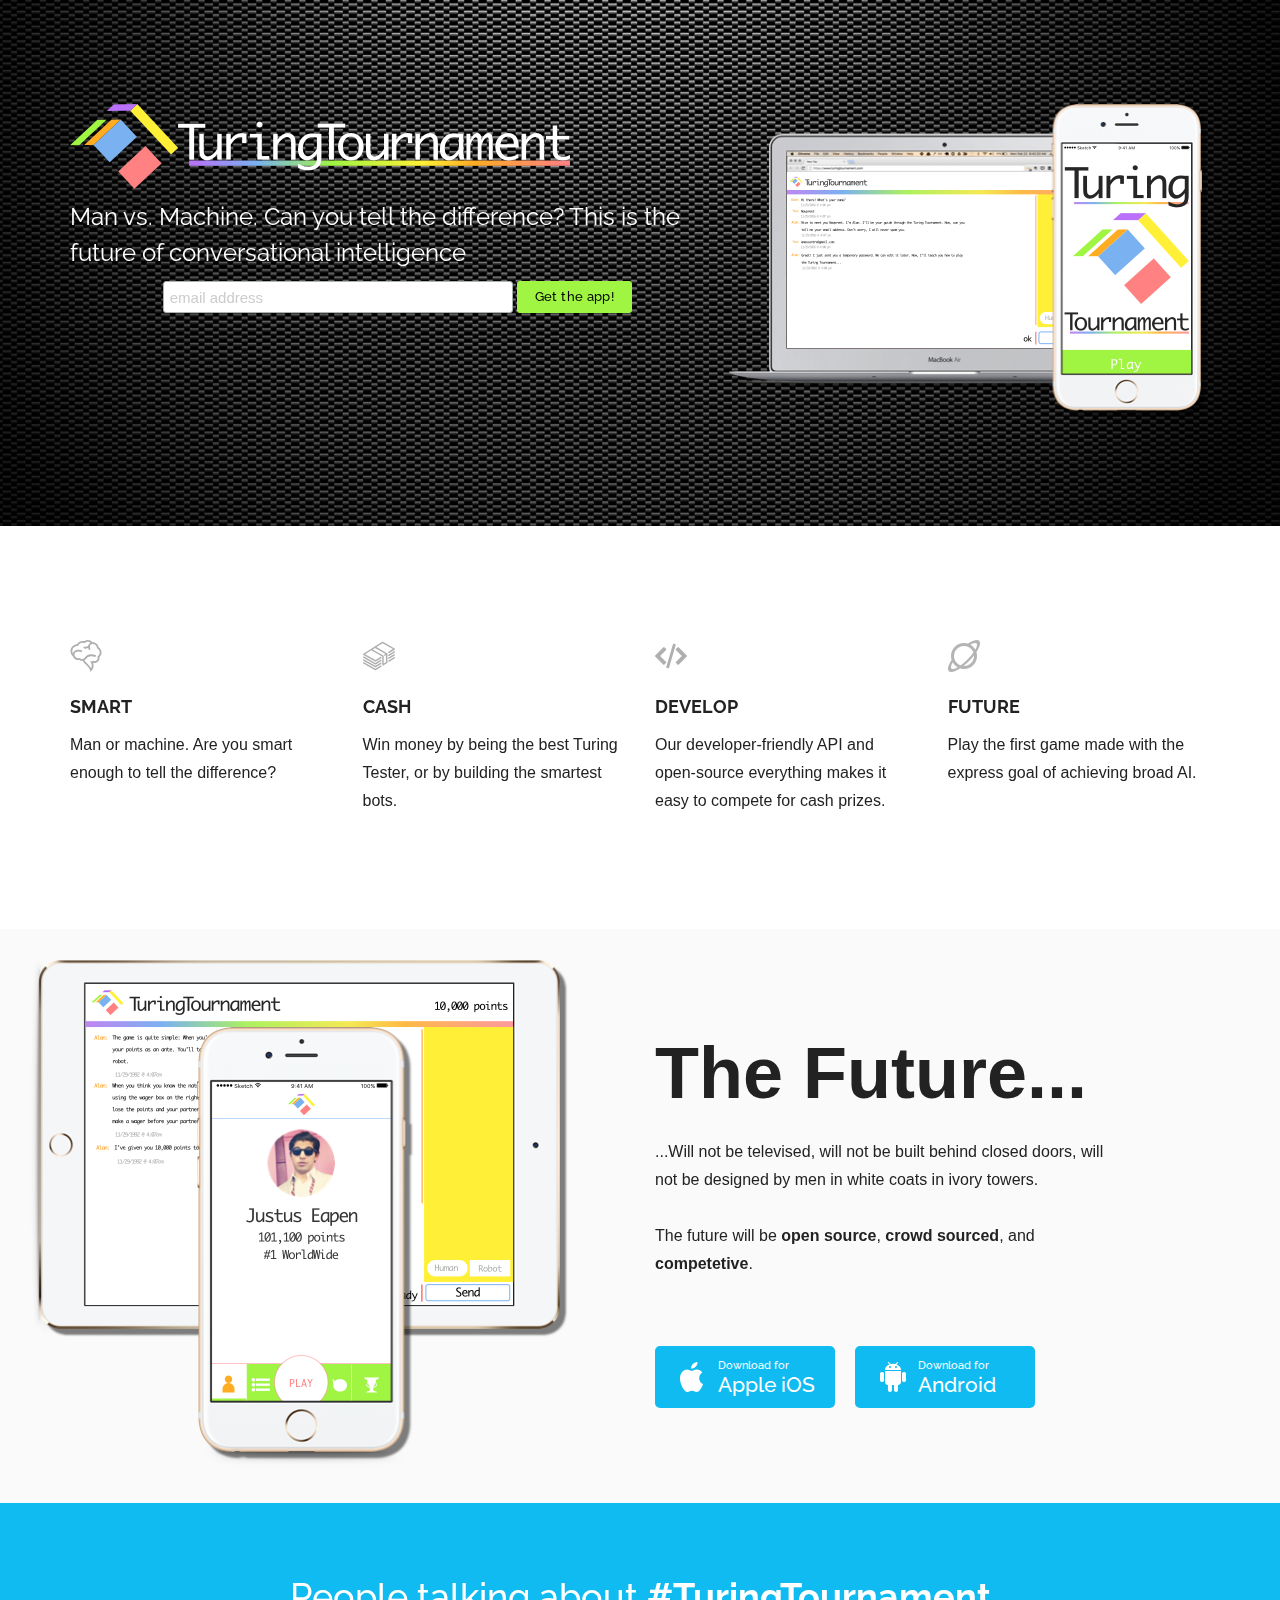
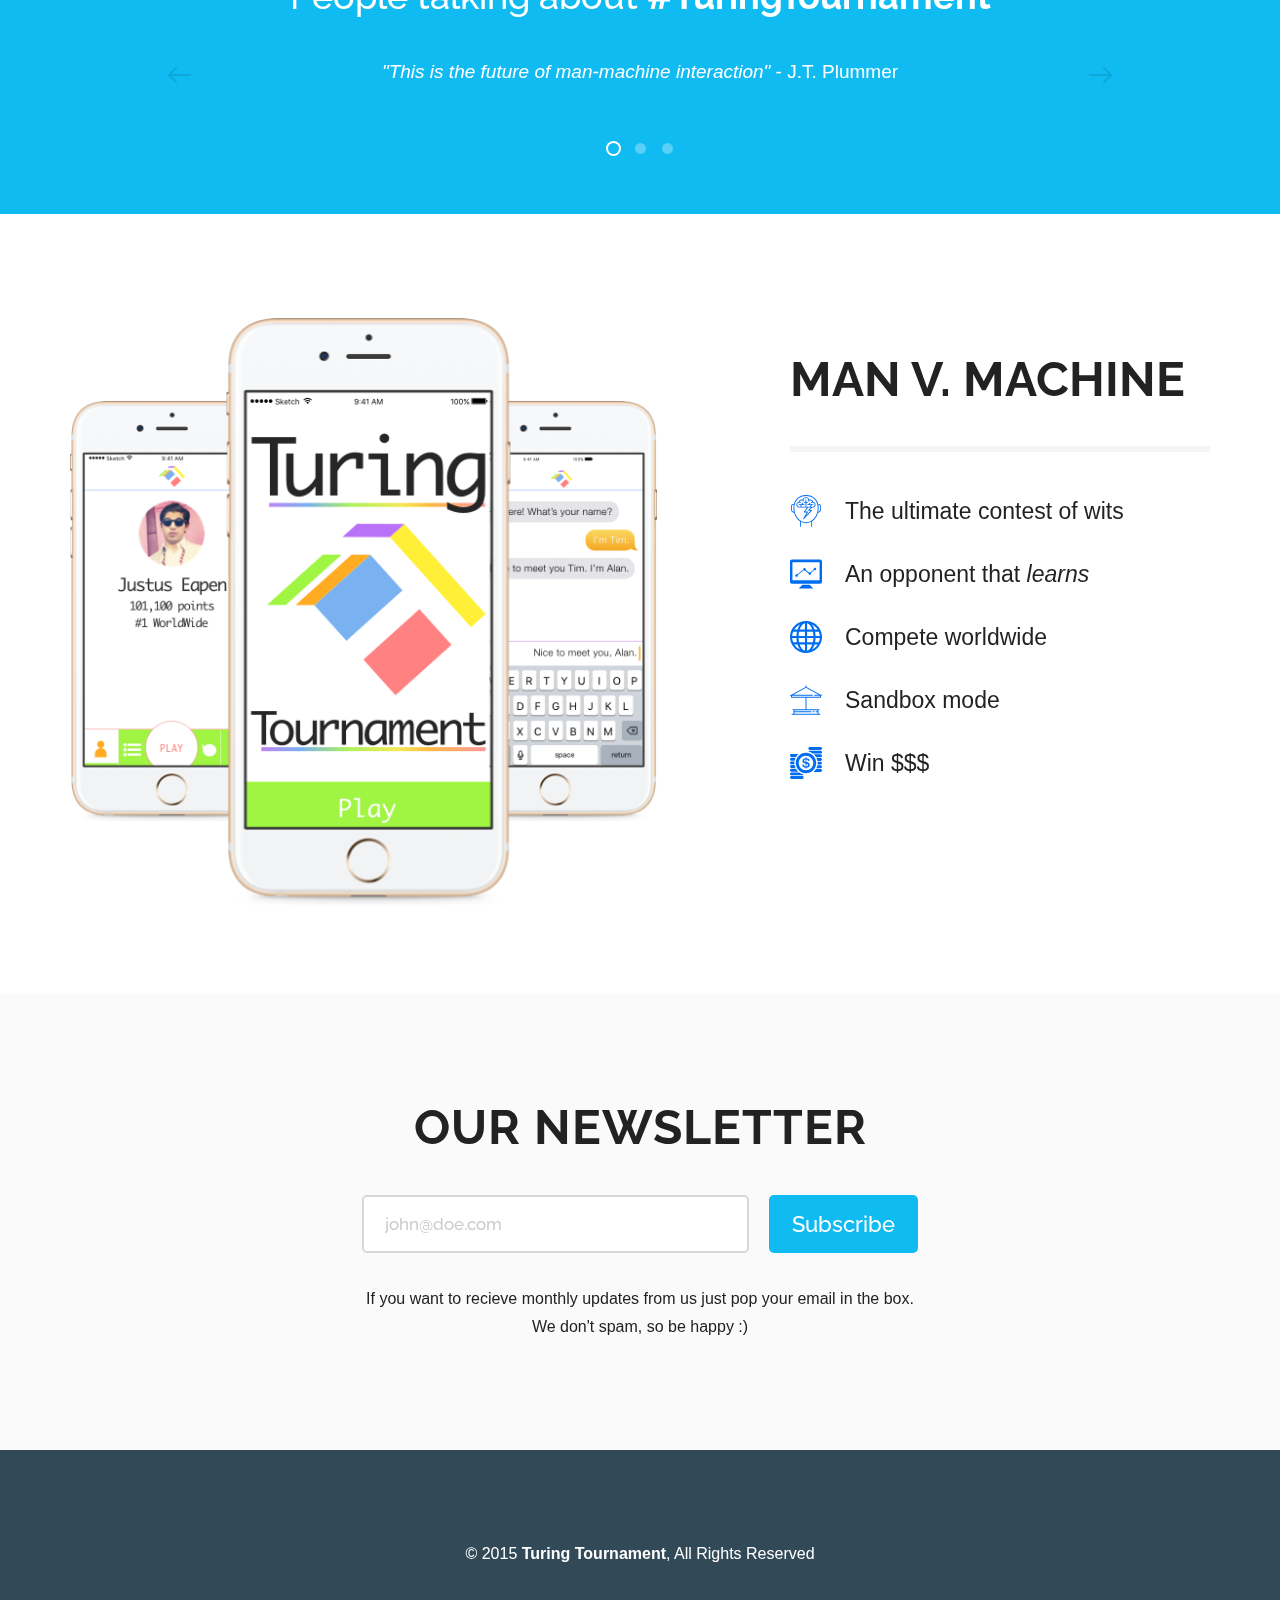
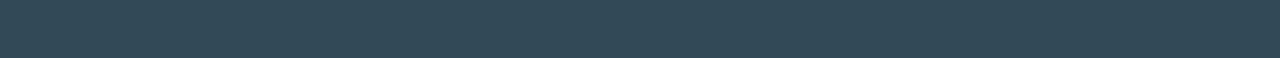
==== index.html @ 1762a433 "initial commit" ====
<!DOCTYPE HTML>
<html>
<head>
    <!-- <meta http-equiv="X-UA-Compatible" content="IE=edge"> -->
    <meta charset="utf-8">
    <meta name="viewport" content="width=device-width, initial-scale=1">
    <link rel="shortcut icon" href="favicon.ico">
    <title>Turing Tournament: A Game of Man vs. Machine</title>
    <meta name="description" content="A game that pits developers and their chatbot AI's against human players.">
    <meta name="keywords" content="game, chatbot, ai, turing test">
    <link rel="apple-touch-icon" sizes="57x57" href="images/apple-icon-57x57.png">
    <link rel="apple-touch-icon" sizes="60x60" href="images/apple-icon-60x60.png">
    <link rel="apple-touch-icon" sizes="72x72" href="images/apple-icon-72x72.png">
    <link rel="apple-touch-icon" sizes="76x76" href="images/apple-icon-76x76.png">
    <link rel="apple-touch-icon" sizes="114x114" href="images/apple-icon-114x114.png">
    <link rel="apple-touch-icon" sizes="120x120" href="images/apple-icon-120x120.png">
    <link rel="apple-touch-icon" sizes="144x144" href="images/apple-icon-144x144.png">
    <link rel="apple-touch-icon" sizes="152x152" href="images/apple-icon-152x152.png">
    <link rel="apple-touch-icon" sizes="180x180" href="images/apple-icon-180x180.png">
    <link rel="icon" type="image/png" sizes="192x192"  href="images/android-icon-192x192.png">
    <link rel="icon" type="image/png" sizes="32x32" href="images/favicon-32x32.png">
    <link rel="icon" type="image/png" sizes="96x96" href="images/favicon-96x96.png">
    <link rel="icon" type="image/png" sizes="16x16" href="images/favicon-16x16.png">
    <link rel="manifest" href="/manifest.json">
    <meta name="msapplication-TileColor" content="#ffffff">
    <meta name="msapplication-TileImage" content="/ms-icon-144x144.png">
    <meta name="theme-color" content="#ffffff">
    <meta property="og:title" content="">
    <meta property="og:description" content="">
    <meta property="og:url" content="">
    <meta property="og:image" content="">
    <meta name="format-detection" content="telephone=no">
    <meta name="format-detection" content="address=no">
    <link rel="stylesheet" href="css/style.css">
    <!--[if lt IE 9]>
        <script src="js/html5.js"></script>
        <script src="js/respond.js"></script>
    <![endif]-->
</head>
<body class="no-js">
    <div class="main">
        <header>
            <div class="wrap">
                <img src="upload/iphone.png" height="532" width="252" alt="" class="header-img">
                <div class="header-wrapper">
                    <img src="upload/dark-type-logo.png">
                    <p>Man vs. Machine. Can you tell the difference? This is the future of conversational intelligence</p>
                    <!-- Begin MailChimp Signup Form -->
                    <style type="text/css">
                      #mc_embed_signup{ clear:left; font:14px Helvetica,Arial,sans-serif; width:100%;}
                      
                    #mc_embed_signup form {text-align:center; padding:10px 0 10px 0;}
                    .mc-field-group { display: inline-block; } /* positions input field horizontally */
                    #mc_embed_signup input.email {font-family:"Open Sans","Helvetica Neue",Arial,Helvetica,Verdana,sans-serif; font-size: 15px; border: 1px solid #ABB0B2;  -webkit-border-radius: 3px; -moz-border-radius: 3px; border-radius: 3px; color: #343434; background-color: #fff; box-sizing:border-box; height:32px; padding: 0px 0.4em; display: inline-block; margin: 0; width:350px; vertical-align:top;}
                    #mc_embed_signup label {display:block; font-size:16px; padding-bottom:10px; font-weight:bold;}
                    #mc_embed_signup .clear {display: inline-block;} /* positions button horizontally in line with input */
                    #mc_embed_signup .button {font-size: 13px; border: none; -webkit-border-radius: 3px; -moz-border-radius: 3px; border-radius: 3px; letter-spacing: .03em; color: #000; background-color: #A0F542; box-sizing:border-box; height:32px; line-height:32px; padding:0 18px; display: inline-block; margin: 0; transition: all 0.23s ease-in-out 0s;}
                    #mc_embed_signup .button:hover {background-color:#669E2B; cursor:pointer;}
                    #mc_embed_signup div#mce-responses {float:left; top:-1.4em; padding:0em .5em 0em .5em; overflow:hidden; width:90%;margin: 0 5%; clear: both;}
                    #mc_embed_signup div.response {margin:1em 0; padding:1em .5em .5em 0; font-weight:bold; float:left; top:-1.5em; z-index:1; width:80%;}
                    #mc_embed_signup #mce-error-response {display:none;}
                    #mc_embed_signup #mce-success-response {color:#529214; display:none;}
                    #mc_embed_signup label.error {display:block; float:none; width:auto; margin-left:1.05em; text-align:left; padding:.5em 0;}
                    @media (max-width: 768px) {
                        #mc_embed_signup input.email {width:100%; margin-bottom:5px;}
                        #mc_embed_signup .clear {display: block; width: 100% }
                        #mc_embed_signup .button {width: 100%; margin:0; }
                    }
                    </style>
                    <div id="mc_embed_signup">
                    <form action="//justusunlimited.us7.list-manage.com/subscribe/post?u=6c8da477bf46ceee91eb20b72&amp;id=19b59b5b6d" method="post" id="mc-embedded-subscribe-form" name="mc-embedded-subscribe-form" class="validate" target="_blank" novalidate>
                        <div id="mc_embed_signup_scroll">
                      
                      <input type="email" value="" name="EMAIL" class="email" id="mce-EMAIL" placeholder="email address" required>
                        <!-- real people should not fill this in and expect good things - do not remove this or risk form bot signups-->
                        <div style="position: absolute; left: -5000px;" aria-hidden="true"><input type="text" name="b_6c8da477bf46ceee91eb20b72_19b59b5b6d" tabindex="-1" value=""></div>
                        <div class="clear"><input type="submit" value="Get the app!" name="subscribe" id="mc-embedded-subscribe" class="button"></div>
                        </div>
                    </form>
                  </div>

                  <!--End mc_embed_signup-->
                </div>
                <!-- /.header-wrapper -->
            </div>
            <!-- /.wrap -->
        </header>
        <div class="spanning">
            <div class="promo clearfix">
                <div class="wrap">
                    <div class="promo-wrapper clearfix">
                        <div class="promo-column">
                            <img class="icon" src="images/icon/shape.svg" height="32" width="24" alt="">
                            <h5>SMART</h5>
                            <p>Man or machine. Are you smart enough to tell the difference?</p>
                        </div>
                        <div class="promo-column">
                            <img class="icon" src="images/icon/money.svg" height="32" width="33" alt="">
                            <h5>CASH</h5>
                            <p>Win money by being the best Turing Tester, or by building the smartest bots.</p>
                        </div>
                        <div class="promo-column">
                            <img class="icon" src="images/icon/web-1.svg" height="32" width="34" alt="">
                            <h5>DEVELOP</h5>
                            <p>Our developer-friendly API and open-source everything makes it easy to compete for cash prizes.</p>
                        </div>
                        <div class="promo-column">
                            <img class="icon" src="upload/saturn.png" height="32" width="32" alt="">
                            <h5>FUTURE</h5>
                            <p>Play the first game made with the express goal of achieving broad AI.</p>
                        </div>
                    </div>
                </div>
                <!-- /.wrap -->
            </div>
            <!-- /.promo clearfix -->
            <div class="discover clearfix">
                <div class="wrap">
                    <div class="discover-content clearfix">
                        <h2>The Future...</h2>
                        <p>
                            ...Will not be televised, will not be built behind closed doors, will not be designed by men in white coats in ivory towers.
                        </p>
                        <br>
                        <p>
                           The future will be <strong>open source</strong>, <strong>crowd sourced</strong>, and <strong>competetive</strong>. 
                        </p>
                        <div class="discover-button clearfix">
                            <a href="#" class="button button-download">
                                <span class="button-download-title">Download for</span>
                                <span class="button-download-subtitle">Apple iOS</span>
                            </a>
                            <a href="#" class="button button-download android">
                                <span class="button-download-title">Download for</span>
                                <span class="button-download-subtitle">Android</span>
                            </a>
                        </div>
                    </div>
                    <div class="discover-img">
                        <div class="discover-img-inside"><img src="upload/discover.png" height="486" width="634" alt=""></div>
                    </div>
                </div>
                <!-- /.wrap -->
            </div>
            <!-- /.discover clearfix -->
<!--             <div class="video clearfix">
                <div class="wrap">
                    <div class="video-title">Building &amp; Playing our way to the future.</div>
                    <div class="video-subtitle">Just try it for yourself</div>
                    <div class="video-block">
                       <iframe src="//player.vimeo.com/video/106575373?portrait=0" width="814" height="458" frameborder="0" webkitallowfullscreen mozallowfullscreen allowfullscreen></iframe>
                    </div>
                    <div class="video-share-wrapper clearfix">
                        <ul class="social-list clearfix">
                            <li class="video-share-title">Share it with your friends:</li>
                            <li><a href="#" class="social-twitter">via <strong>Twitter</strong></a></li>
                            <li><a href="#" class="social-facebook">via <strong>Facebook</strong></a></li>
                            <li><a href="#" class="social-google">via <strong>Google+</strong></a></li>
                        </ul>
                    </div>
                </div>
            </div> -->
            <!-- /.videos clearfix -->
            <div class="comments clearfix">
                <div class="wrap">
                    <div class="tab">
                        <div class="box visible">
                            <h4>People talking about <a href="#">#TuringTournament</a></h4>
                            <p><em>"This is the future of man-machine interaction"</em> - J.T. Plummer</p>
                        </div>
                        <div class="box">
                            <h4>Users loving <a href="#">#TuringTournament</a></h4>
                            <p><em>I never thought I'd see AI come so far.</em> - J.McCarthy </p>
                        </div>
                        <div class="box">
                            <h4>Scientist mind blown by <a href="#">#TuringTournament</a></h4>
                            <p><em>We're looking forward the training our bots with Turing</em> - A. Huxley</p>
                        </div>
                        <ul class="tabs">
                            <li class="active"></li>
                            <li></li>
                            <li></li>
                        </ul>
                        <a href="#" class="tab-prev"></a>
                        <a href="#" class="tab-next"></a>
                    </div>
                </div>
            </div>
            <!-- /.comments clearfix -->
            <div class="simple clearfix">
                <div class="wrap">
                    <div class="simple-content">
                        <h3>Man v. Machine</h3>
                        <ul>
                            <li class="clearfix"><img class="icon" src="images/icon/people.svg" height="32" width="32" alt=""><span>The ultimate contest of wits</span></li>
                            <li class="clearfix"><img class="icon" src="images/icon/monitor.svg" height="32" width="32" alt=""><span>An opponent that <em>learns</em></span></li>
                            <li class="clearfix"><img class="icon" src="images/icon/web.svg" height="32" width="32" alt=""><span>Compete worldwide</span></li>
                            <li class="clearfix"><img class="icon" src="images/icon/game.svg" height="32" width="32" alt=""><span>Sandbox mode</span></li>
                            <li class="clearfix"><img class="icon" src="images/icon/money-1.svg" height="32" width="32" alt=""><span>Win $$$</span></li>
                        </ul>
                    </div>
                    <div class="simple-img">
                        <img src="upload/screen.png" height="508" width="587" alt="">
                    </div>
                </div>
                <!-- /.wrap -->
            </div>
            <!-- /.simple clearfix -->
            <div class="newsletter clearfix">
                <div class="wrap">
                    <div class="newsletter-title">our newsletter</div>
                    <div class="newsletter-form clearfix">
                        <form action="">
                            <input type="email" placeholder="john@doe.com" class="input-text">
                            <input type="button" class="button" value="Subscribe">
                        </form>
                    </div>
                    <p>If you want to recieve monthly updates from us just pop your email in the box. We don't spam, so be happy :)</p>
                </div>
                <!-- /.wrap -->
            </div>
            <!-- /.newsletter clearfix -->
        </div>
        <!-- /.spanning-columns -->
    </div>
    <!-- /.main -->
    <footer>
        <div class="wrap">
            <p>&copy; 2015 <strong>Turing Tournament</strong>, All Rights Reserved</p>
        </div>
        <!-- /.wrap -->
    </footer>
    <script src="js/jquery.js"></script>
    <script src="js/library.js"></script>
    <script src="js/script.js"></script>
    <script src="js/retina.js"></script>
</body>
</html>
---- css/style.css ----
@import url(http://fonts.googleapis.com/css?family=Raleway:400,200,500,700);

    /*
    Flaticon icon font: Flaticon
    Creation date: 14/03/2016 11:45
    */

@font-face {
  font-family: "Flaticon";
  src: url("./Flaticon.eot");
  src: url("./Flaticon.eot?#iefix") format("embedded-opentype"),
       url("./Flaticon.woff") format("woff"),
       url("./Flaticon.ttf") format("truetype"),
       url("./Flaticon.svg#Flaticon") format("svg");
  font-weight: normal;
  font-style: normal;
}

@media screen and (-webkit-min-device-pixel-ratio:0) {
  @font-face {
    font-family: "Flaticon";
    src: url("./Flaticon.svg#Flaticon") format("svg");
  }
}

[class^="flaticon-"]:before, [class*=" flaticon-"]:before,
[class^="flaticon-"]:after, [class*=" flaticon-"]:after {   
    font-family: Flaticon;
    font-size: 20px;
    font-style: normal;
    margin-left: 20px;
}

.flaticon-game:before { content: "\f100"; }
.flaticon-money:before { content: "\f101"; }
.flaticon-money-1:before { content: "\f102"; }
.flaticon-monitor:before { content: "\f103"; }
.flaticon-shape:before { content: "\f104"; }
.flaticon-web:before { content: "\f105"; }
.flaticon-web-1:before { content: "\f106"; }


/* reset --------------------------  */

html,
body,
div,
ul,
ol,
li,
dl,
dt,
dd,
h1,
h2,
h3,
h4,
h5,
h6,
pre,
form,
dfn,
del,
p,
blockquote,
fieldset,
input,
textarea,
select,
article,
aside,
details,
figcaption,
figure,
footer,
header,
hgroup,
nav,
section,
button,
canvas,
video {
    margin: 0;
    padding: 0;
}

h1,
h2,
h3,
h4,
h5,
h6,
pre,
code,
address,
caption,
cite,
code,
th,
dfn,
del {
    font-weight: normal;
    font-style: normal;
}

ul,
ol {
    list-style: none
}

fieldset,
img {
    border: none
}

caption,
th {
    text-align: left
}

table {
    border-collapse: collapse;
    border-spacing: 0;
}

input[type="button"],
input[type="submit"],
input[type="reset"],
button {
    cursor: pointer
}

input[type="button"],
input[type="submit"],
input[type="reset"],
button,
input[type="search"],
input[type="text"],
input[type="email"],
input[type="tel"],
input[type="number"],
textarea {
    -webkit-appearance: none;
    -moz-appearance: none;
    -ms-appearance: none;
    appearance: none;
}

input,
button,
textarea {
    line-height: normal;
    font-family: "Helvetica Neue", Helvetica, Arial, sans-serif;
}

input[type="search"]::-webkit-search-cancel-button,
input[type="search"]::-webkit-search-decoration {
    -webkit-appearance: none
}

button::-moz-focus-inner,
input::-moz-focus-inner {
    border: 0;
    padding: 0;
}

input[type="hidden"],
[hidden],
.hidden {
    display: none
}

textarea {
    overflow: auto;
    resize: none;
}

article,
aside,
details,
figcaption,
figure,
footer,
header,
nav,
section,
.clearfix {
    display: block
}

audio,
canvas,
video {
    display: inline-block
}

a > img {
    vertical-align: bottom
}

strong,
.strong,
b {
    font-weight: bold
}

em,
.italic,
i {
    font-style: italic
}

del,
.del {
    text-decoration: line-through
}

:focus {
    outline: none
}

img {
    max-width: 100%;
    width: auto;
    height: auto;
}

img.icon {
    width: 32px;
    height: 32px;
}

/* tools --------------------------  */

.clear {
    clear: both;
    display: block;
    line-height: 0;
    height: 0;
    font-size: 0;
}

.clearfix:after,
.wrap:after,
.spanning:after,
.content:after,
.main:after,
aside:after,
section:after,
article:after,
.text:after {
    content: ".";
    display: block;
    clear: both;
    visibility: hidden;
    line-height: 0;
    height: 0;
    font-size: 0;
}

.align-left {
    float: left !important
}

.align-right {
    float: right !important
}

.overflow-hidden {
    overflow: hidden;
    display: block;
}

/* common --------------------------  */

.comments .tab-prev,
.comments .tab-next,
.button-download:after {
    background: url(../images/sprite.png) 0 0 no-repeat
}

html {
    height: 100%;
    background: white;
}

body {
    height: 100%;
    font: 16px/28px "Helvetica Neue", Helvetica, Arial, sans-serif;
    color: #222222;
    -webkit-font-smoothing: antialiased;
    -webkit-backface-visibility: hidden;
    -ms-text-size-adjust: 100%;
    -webkit-text-size-adjust: 100%;
}

.main {
    min-height: 100%;
    overflow: hidden;
    -moz-box-sizing: border-box;
    -webkit-box-sizing: border-box;
    box-sizing: border-box;
}

.wrap {
    margin: 0 auto;
    padding: 0 15px;
    max-width: 1140px;
}

a {
    color: #10bbf1;
    cursor: pointer;
    background: transparent;
    text-decoration: none;
}

a:hover {
    color: #40c9f4
}

a:active {
    color: #0b97c3
}

.error {
    color: red !important;
    border-color: red !important;
}

.success {
    color: #00cc00 !important;
    border-color: #00cc00 !important;
}

.disabled {
    color: #999999 !important;
    border-color: #999999 !important;
    cursor: default !important;
}

.input-text,
.textarea {
    width: 100%;
    float: left;
    border: 2px solid #d8d8d8;
    background: white;
    height: 58px;
    padding: 10px 21px;
    font: 500 17px/34px "Raleway", "Helvetica Neue", Helvetica, Arial, sans-serif;
    -moz-transition: color 0.1s linear, background-color 0.1s linear, border-color 0.1s linear;
    -ms-transition: color 0.1s linear, background-color 0.1s linear, border-color 0.1s linear;
    -o-transition: color 0.1s linear, background-color 0.1s linear, border-color 0.1s linear;
    -webkit-transition: color 0.1s linear, background-color 0.1s linear, border-color 0.1s linear;
    transition: color 0.1s linear, background-color 0.1s linear, border-color 0.1s linear;
    -moz-border-radius: 5px;
    -webkit-border-radius: 5px;
    border-radius: 5px;
    -moz-box-sizing: border-box;
    -webkit-box-sizing: border-box;
    box-sizing: border-box;
}

.input-text:focus,
.textarea:focus {
    border-color: #aeaeae
}

.textarea {
    font-family: "Helvetica Neue", Helvetica, Arial, sans-serif
}

.button {
    color: white;
    background: #10bbf1;
    height: 58px;
    border: 2px solid #10bbf1;
    font: 500 22px "Raleway", "Helvetica Neue", Helvetica, Arial, sans-serif;
    padding: 0 21px;
    -moz-transition: color 0.1s linear, background-color 0.1s linear, border-color 0.1s linear;
    -ms-transition: color 0.1s linear, background-color 0.1s linear, border-color 0.1s linear;
    -o-transition: color 0.1s linear, background-color 0.1s linear, border-color 0.1s linear;
    -webkit-transition: color 0.1s linear, background-color 0.1s linear, border-color 0.1s linear;
    transition: color 0.1s linear, background-color 0.1s linear, border-color 0.1s linear;
    -moz-border-radius: 5px;
    -webkit-border-radius: 5px;
    border-radius: 5px;
    -moz-box-sizing: border-box;
    -webkit-box-sizing: border-box;
    box-sizing: border-box;
}

.button:hover {
    background: #40c9f4;
    border-color: #40c9f4;
}

.button:active {
    background: #0b97c3;
    border-color: #0b97c3;
}

a.button {
    text-decoration: none;
    display: inline-block;
    line-height: 54px;
    color: white;
}

a.button:hover {
    color: white
}

a.button:active {
    color: white
}

a.button.button-stripe {
    background-color: rgba(0, 0, 0, 0.2);
    border-color: white;
}

a.button.button-stripe:hover {
    color: #222222;
    background-color: white;
    border-color: white;
}

a.button.button-stripe:active {
    color: #222222;
    background-color: #e5e5e5;
    border-color: #e5e5e5;
}

::-webkit-input-placeholder {
    color: #cccccc
}

:-moz-placeholder {
    color: #cccccc
}

::-moz-placeholder {
    color: #cccccc
}

:-ms-input-placeholder {
    color: #cccccc
}

input:focus::-webkit-input-placeholder {
    color: transparent
}

/* header --------------------------  */

header {
    padding: 104px 0;
    background: url(../images/header.jpg) no-repeat 50% 50%;
    font: 24px/36px "Raleway", "Helvetica Neue", Helvetica, Arial, sans-serif;
    color: white;
    -moz-background-size: cover;
    -webkit-background-size: cover;
    -o-background-size: cover;
    background-size: cover;
    -moz-box-sizing: border-box;
    -webkit-box-sizing: border-box;
    box-sizing: border-box;
}

header h1 {
    font-size: 60px;
    line-height: 60px;
    font-weight: 500;
    margin-bottom: 38px;
}

header h1 span {
    font-weight: 200
}

header .autor {
    padding: 12px 0 0;
    font-size: 14px;
    line-height: 24px;
    font-weight: bold;
    color: white;
}

header .autor a {
    color: white
}

header .autor a:hover {
    color: white;
    opacity: 0.8;
    filter: alpha(opacity=80);
}

header .autor a:active {
    color: white;
    opacity: 1;
    filter: alpha(opacity=100);
}

header .buttons-wrapper {
    padding-top: 53px
}

header .buttons-wrapper .button-stripe {
    margin-left: 14px
}

.header-img {
    float: right
}

.header-wrapper {
    max-width: 655px;
}

/* footer --------------------------  */

footer {
    background: #324a57;
    color: white;
    font-size: 16px;
    line-height: 28px;
    padding: 90px 0;
    text-align: center;
    -moz-box-sizing: border-box;
    -webkit-box-sizing: border-box;
    box-sizing: border-box;
}

/* home --------------------------  */

/* content --------------------------  */

.spanning {
    clear: both
}

.newsletter {
    background: #fafafa;
    padding: 103px 0 109px;
    text-align: center;
}

.newsletter p {
    font-size: 16px;
    line-height: 28px;
    max-width: 556px;
    margin: 0 auto;
    clear: both;
}

.newsletter-title {
    font: bold 48px/60px "Raleway", "Helvetica Neue", Helvetica, Arial, sans-serif;
    letter-spacing: 1px;
    text-transform: uppercase;
    margin-bottom: 38px;
}

.newsletter-form {
    position: relative;
    display: inline-block;
    padding-right: 169px;
    max-width: 556px;
    min-width: 556px;
    height: 58px;
    margin-bottom: 32px;
    -moz-box-sizing: border-box;
    -webkit-box-sizing: border-box;
    box-sizing: border-box;
}

.newsletter-form .button {
    position: absolute;
    right: 0;
    top: 0;
    padding-left: 0;
    padding-right: 0;
    width: 149px;
}

.promo {
    padding: 114px 0 54px
}

.promo-wrapper {
    margin: 0 -15px
}

.promo-column {
    padding: 0 15px 60px;
    float: left;
    -moz-box-sizing: border-box;
    -webkit-box-sizing: border-box;
    box-sizing: border-box;
    width: 25%;
}

.promo-column img {
    display: block;
    margin-bottom: 23px;
}

.promo-column h5 {
    font: bold 18px/24px "Raleway", "Helvetica Neue", Helvetica, Arial, sans-serif;
    text-transform: uppercase;
    margin-bottom: 12px;
}

.simple {
    padding: 104px 0 89px
}

.simple-content {
    float: right;
    padding-top: 37px;
    width: 420px;
}

.simple-content h3 {
    font: 700 48px/48px "Raleway", "Helvetica Neue", Helvetica, Arial, sans-serif;
    text-transform: uppercase;
    border-bottom: solid 6px #f4f4f4;
    padding-bottom: 43px;
    margin-bottom: 43px;
}

.simple-content ul {
    margin-bottom: 5px
}

.simple-content ul li {
    font-size: 23px;
    line-height: 32px;
    font-weight: 300;
    margin-bottom: 31px;
}

.simple-content ul li img {
    float: left;
    margin-right: 23px;
}

.simple-content ul li span {
    display: block;
    overflow: hidden;
}

.simple-img {
    float: left;
    max-width: 587px;
    width: 53%;
}

.simple-img img {
    display: block;
    margin: 0 auto;
}

.comments {
    background: #10bbf1;
    color: white;
    text-align: center;
    padding: 70px 0 60px;
}

.comments .box {
    display: none;
    padding: 0 195px 55px;
}

.comments .box.visible {
    display: block
}

.comments .box h4 {
    font: 500 36px/46px "Raleway", "Helvetica Neue", Helvetica, Arial, sans-serif;
    margin-bottom: 37px;
}

.comments .box h4 a {
    font-weight: bold;
    color: white;
}

.comments .box h4 a:hover {
    text-decoration: underline
}

.comments .box p {
    font-size: 19px;
    line-height: 32px;
    font-weight: 300;
}

.comments .tabs {
    display: block;
    text-align: center;
    font-size: 0;
    line-height: 0;
}

.comments .tabs li {
    display: inline-block;
    margin: 0 8px;
    width: 11px;
    height: 11px;
    -moz-border-radius: 50%;
    -webkit-border-radius: 50%;
    border-radius: 50%;
    background-color: rgba(255, 255, 255, 0.3);
    box-shadow: 0 0 0 2px rgba(255, 255, 255, 0);
    cursor: pointer;
    -moz-transition: box-shadow 0.3s ease, background-color 0.3s ease;
    -ms-transition: box-shadow 0.3s ease, background-color 0.3s ease;
    -o-transition: box-shadow 0.3s ease, background-color 0.3s ease;
    -webkit-transition: box-shadow 0.3s ease, background-color 0.3s ease;
    transition: box-shadow 0.3s ease, background-color 0.3s ease;
}

.comments .tabs li:hover {
    background-color: white
}

.comments .tabs li.active {
    background-color: transparent;
    box-shadow: 0 0 0 2px white;
}

.comments .tab {
    position: relative
}

.comments .tab-prev,
.comments .tab-next {
    position: absolute;
    left: 98px;
    top: 94px;
    width: 23px;
    height: 16px;
    background-position: 0 0;
    opacity: 0.5;
    filter: alpha(opacity=50);
}

.comments .tab-prev:hover,
.comments .tab-next:hover {
    opacity: 1;
    filter: alpha(opacity=100);
}

.comments .tab-next {
    left: auto;
    right: 98px;
    background-position: -50px 0;
}

.video-title {
    font: bold 48px/48px "Raleway", "Helvetica Neue", Helvetica, Arial, sans-serif;
    text-align: center;
    text-transform: uppercase;
    margin-bottom: 25px;
}

.video-subtitle {
    font-size: 19px;
    line-height: 25px;
    color: #919191;
    text-align: center;
}

.video {
    padding: 108px 0 116px
}

.video-block {
    padding-top: 34px;
    margin: 0 auto 32px;
    max-width: 760px;
}

.video-share-wrapper {
    clear: both;
    text-align: center;
}

.social-list {
    display: inline-block
}

.social-list li {
    font-size: 19px;
    line-height: 38px;
    float: left;
    margin: 0 9px;
}

.social-list li a {
    font-size: 15px;
    line-height: 38px;
    display: block;
    width: 160px;
    height: 38px;
    -moz-border-radius: 3px;
    -webkit-border-radius: 3px;
    border-radius: 3px;
    background-color: #3bcbff;
    color: white;
    text-align: center;
    -moz-transition: color 0.1s linear, background-color 0.1s linear, border-color 0.1s linear;
    -ms-transition: color 0.1s linear, background-color 0.1s linear, border-color 0.1s linear;
    -o-transition: color 0.1s linear, background-color 0.1s linear, border-color 0.1s linear;
    -webkit-transition: color 0.1s linear, background-color 0.1s linear, border-color 0.1s linear;
    transition: color 0.1s linear, background-color 0.1s linear, border-color 0.1s linear;
}

.social-list li a:hover {
    background-color: #6ed9ff
}

.social-list li a:active {
    background-color: #08bdff
}

.social-list li a.social-facebook {
    background-color: #1e3aa6
}

.social-list li a.social-facebook:hover {
    background-color: #2649d1
}

.social-list li a.social-facebook:active {
    background-color: #162b7b
}

.social-list li a.social-google {
    background-color: #d72d26
}

.social-list li a.social-google:hover {
    background-color: #e05650
}

.social-list li a.social-google:active {
    background-color: #ac241e
}

.discover {
    padding: 31px 0 25px;
    background: #fafafa;
}

.discover-content {
    float: right;
    width: 50%;
    padding: 77px 97px 50px 15px;
    -moz-box-sizing: border-box;
    -webkit-box-sizing: border-box;
    box-sizing: border-box;
}

.discover-content h2 {
    font-size: 72px;
    line-height: 72px;
    font-weight: bold;
    margin-bottom: 29px;
}

.discover-button {
    padding-top: 68px;
    margin: 0 -10px;
    clear: both;
}

.button-download {
    height: 62px;
    float: left;
    font: 500 11px/13px "Raleway", "Helvetica Neue", Helvetica, Arial, sans-serif;
    padding-left: 61px;
    padding-right: 0;
    width: 180px;
    text-align: left;
    margin: 0 10px 20px;
    position: relative;
    -moz-box-sizing: border-box;
    -webkit-box-sizing: border-box;
    box-sizing: border-box;
}

.button-download:after {
    content: "";
    position: absolute;
    left: 23px;
    top: 14px;
    width: 32px;
    height: 32px;
    background-position: -100px 0;
}

.button-download.android:after {
    background-position: -150px 0
}

.button-download-title {
    padding: 11px 0 1px;
    display: block;
    font-size: 11px;
    line-height: 13px;
    text-align: left;
}

.button-download-subtitle {
    display: block;
    font-size: 21px;
    line-height: 23px;
    text-align: left;
}

.discover-img {
    float: left;
    width: 50%;
}

.discover-img img {
    display: block
}

.discover-img-inside {
    margin: 0 -40px
}

/* sidebar --------------------------  */

/* media --------------------------  */

/* ===[ Responsive all mobile sizes ]=== */

@media (max-width: 979px) { 
  .newsletter-form {
      min-width: 0
  }

  .newsletter-title {
      font-size: 36px;
      line-height: 48px;
  }

  .header-img {
      display: none
  }

  .header-wrapper {
      padding-top: 0;
      max-width: none;
  }

  header {
      text-align: center;
      font-size: 19px;
      line-height: 28px;
  }

  header h1 {
      font-size: 46px;
      line-height: 52px;
  }

  header .buttons-wrapper .button {
      margin-bottom: 20px
  }

  .promo-column {
      width: auto;
      max-width: 290px;
      margin-left: auto;
      margin-right: auto;
      float: none;
      text-align: center;
  }

  .promo-column img {
      margin-left: auto;
      margin-right: auto;
  }

  .simple-content {
      float: none;
      width: auto;
      padding-top: 0;
  }

  .simple-content h3 {
      font-size: 36px;
      line-height: 46px;
      text-align: center;
  }

  .simple-content ul {
      max-width: 310px;
      margin-left: auto;
      margin-right: auto;
  }

  .simple-img {
      float: none;
      width: auto;
      max-width: none;
      margin-left: -80px;
      margin-right: -80px;
  }

  .comments .box {
      padding-left: 0;
      padding-right: 0;
  }

  .comments .tab-prev,
  .comments .tab-next {
      display: none
  }

  .social-list li {
      float: none;
      text-align: center;
      padding-top: 20px;
  }

  .social-list li:first-child {
      padding-top: 0
  }

  .social-list li a {
      margin-left: auto;
      margin-right: auto;
  }

  .video-title {
      font-size: 36px;
      line-height: 46px;
  }

  .discover-content {
      float: none;
      width: auto;
      padding-left: 0;
      padding-right: 0;
      text-align: center;
  }

  .discover-content h2 {
      font-size: 60px;
      line-height: 60px;
  }

  .discover-img {
      float: none;
      width: auto;
  }

  .discover-img img {
      margin: 0 auto
  }

  .discover-button {
      text-align: center
  }

  .discover-button .button-download {
      float: none;
      display: inline-block;
  }

  .comments .tabs li {
      width: 18px;
      height: 18px;
      margin: 0 14px;
  }
}

/* ===[ Responsive just mobile portrait ]=== */

@media (max-width: 479px) { 
  header .buttons-wrapper .button.button-stripe {
      margin-left: 0
  }

  .discover-content h2 {
      font-size: 36px;
      line-height: 46px;
  }
}

@media only screen and (-webkit-min-device-pixel-ratio: 2), only screen and (min--moz-device-pixel-ratio: 2), only screen and (-o-min-device-pixel-ratio: 2 / 1), only screen and (min-device-pixel-ratio: 2), only screen and (min-resolution: 192dpi), only screen and (min-resolution: 2dppx) { 
  .comments .tab-prev,
  .comments .tab-next,
  .button-download:after,
  .comments .tab-prev,
  .comments .tab-next,
  .button-download:after {
      background: url(../images/sprite@2x.png) 0 0 no-repeat;
      -moz-background-size: 200px 50px;
      -webkit-background-size: 200px 50px;
      -o-background-size: 200px 50px;
      background-size: 200px 50px;
  }
}
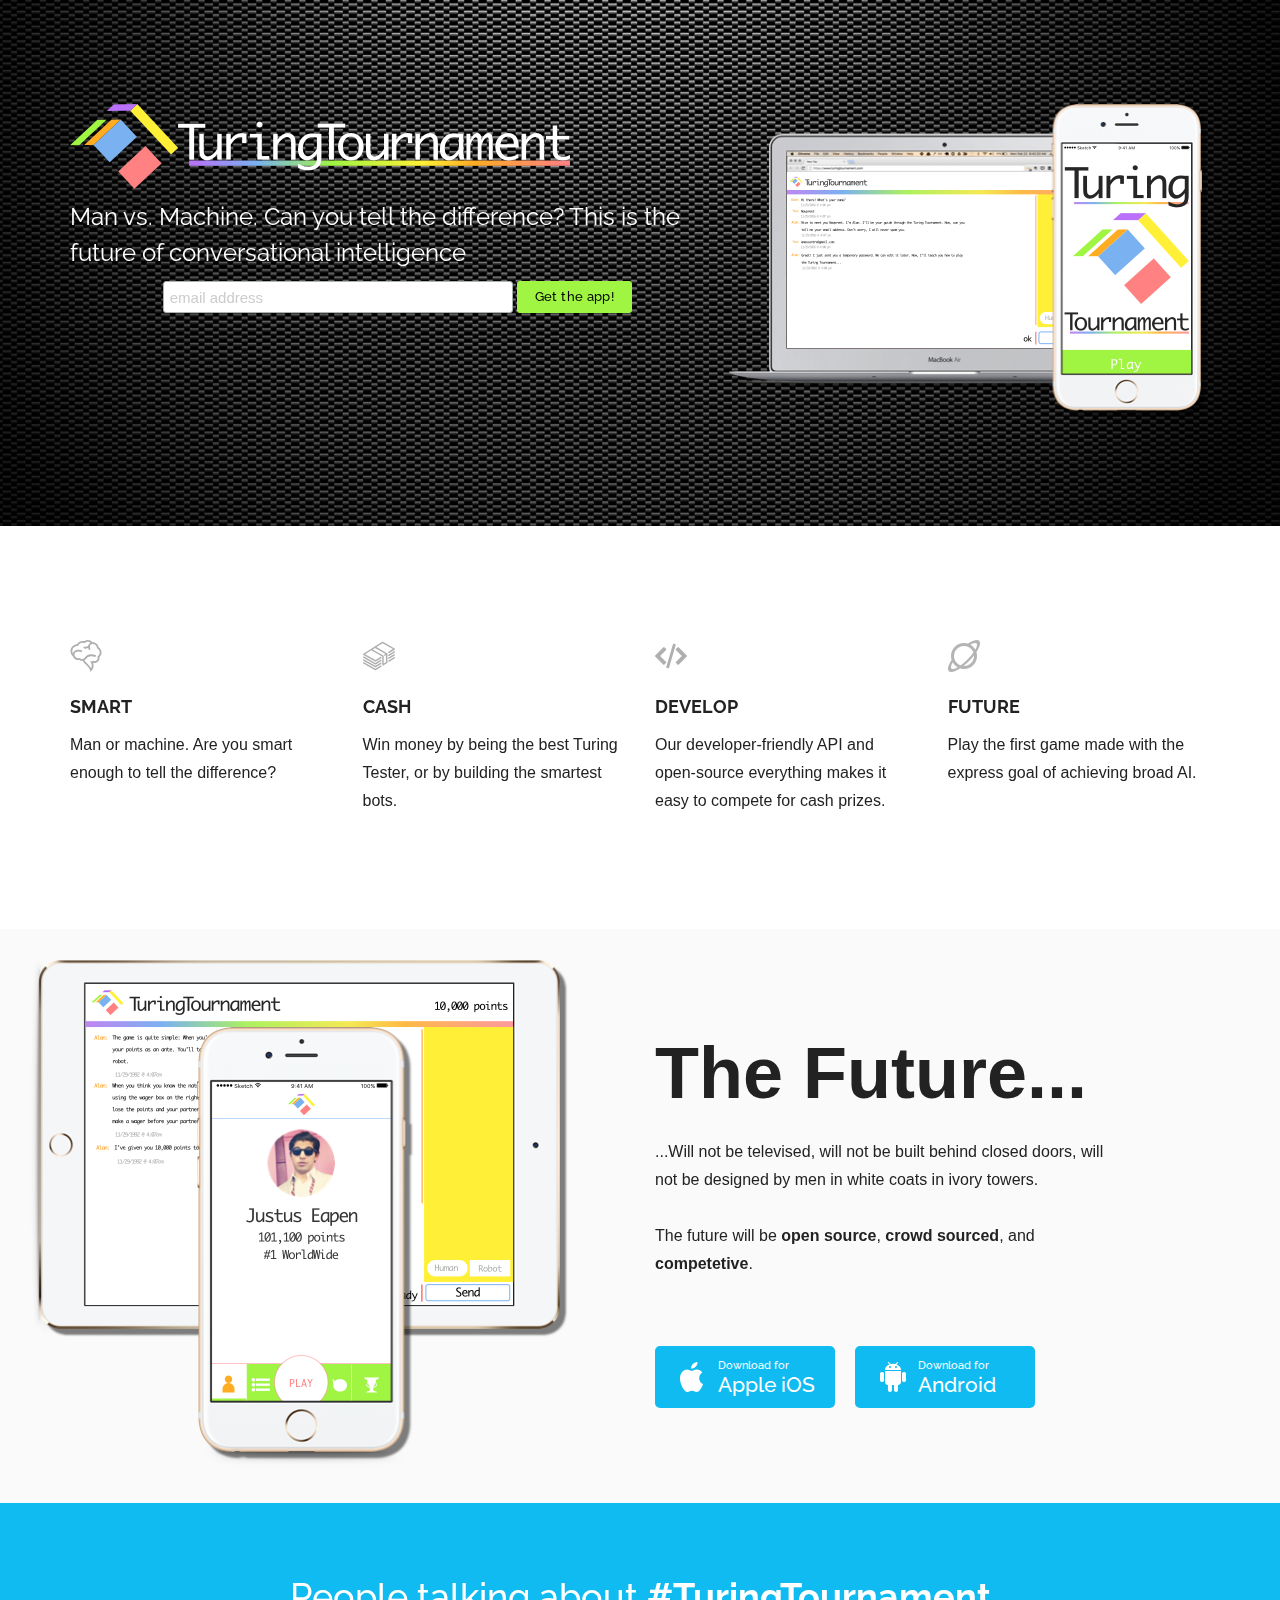
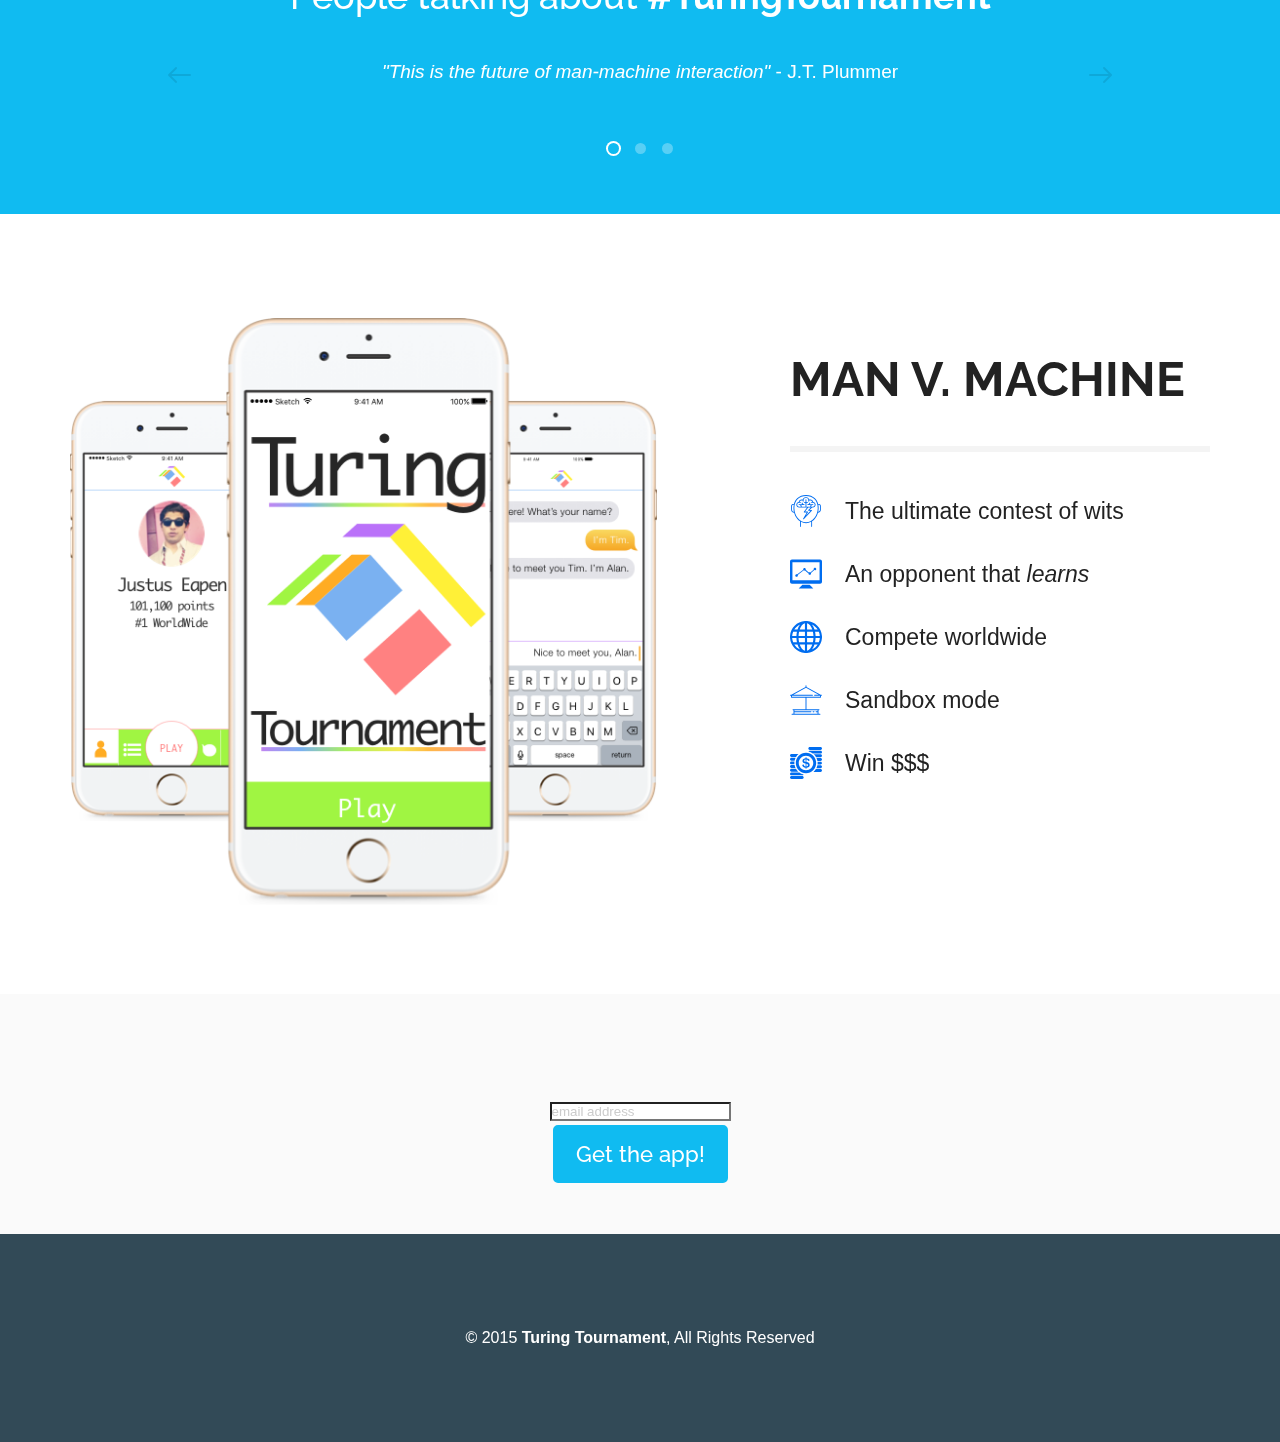
==== commit bfa32d4f: "added second form" ====
--- a/index.html
+++ b/index.html
@@ -208,14 +208,15 @@
             <!-- /.simple clearfix -->
             <div class="newsletter clearfix">
                 <div class="wrap">
-                    <div class="newsletter-title">our newsletter</div>
-                    <div class="newsletter-form clearfix">
-                        <form action="">
-                            <input type="email" placeholder="john@doe.com" class="input-text">
-                            <input type="button" class="button" value="Subscribe">
-                        </form>
-                    </div>
-                    <p>If you want to recieve monthly updates from us just pop your email in the box. We don't spam, so be happy :)</p>
+                   <form action="//justusunlimited.us7.list-manage.com/subscribe/post?u=6c8da477bf46ceee91eb20b72&amp;id=19b59b5b6d" method="post" id="mc-embedded-subscribe-form" name="mc-embedded-subscribe-form" class="validate" target="_blank" novalidate>
+                        <div id="mc_embed_signup_scroll">
+                      
+                      <input type="email" value="" name="EMAIL" class="email" id="mce-EMAIL" placeholder="email address" required>
+                        <!-- real people should not fill this in and expect good things - do not remove this or risk form bot signups-->
+                        <div style="position: absolute; left: -5000px;" aria-hidden="true"><input type="text" name="b_6c8da477bf46ceee91eb20b72_19b59b5b6d" tabindex="-1" value=""></div>
+                        <div class="clear"><input type="submit" value="Get the app!" name="subscribe" id="mc-embedded-subscribe" class="button"></div>
+                        </div>
+                    </form>
                 </div>
                 <!-- /.wrap -->
             </div>
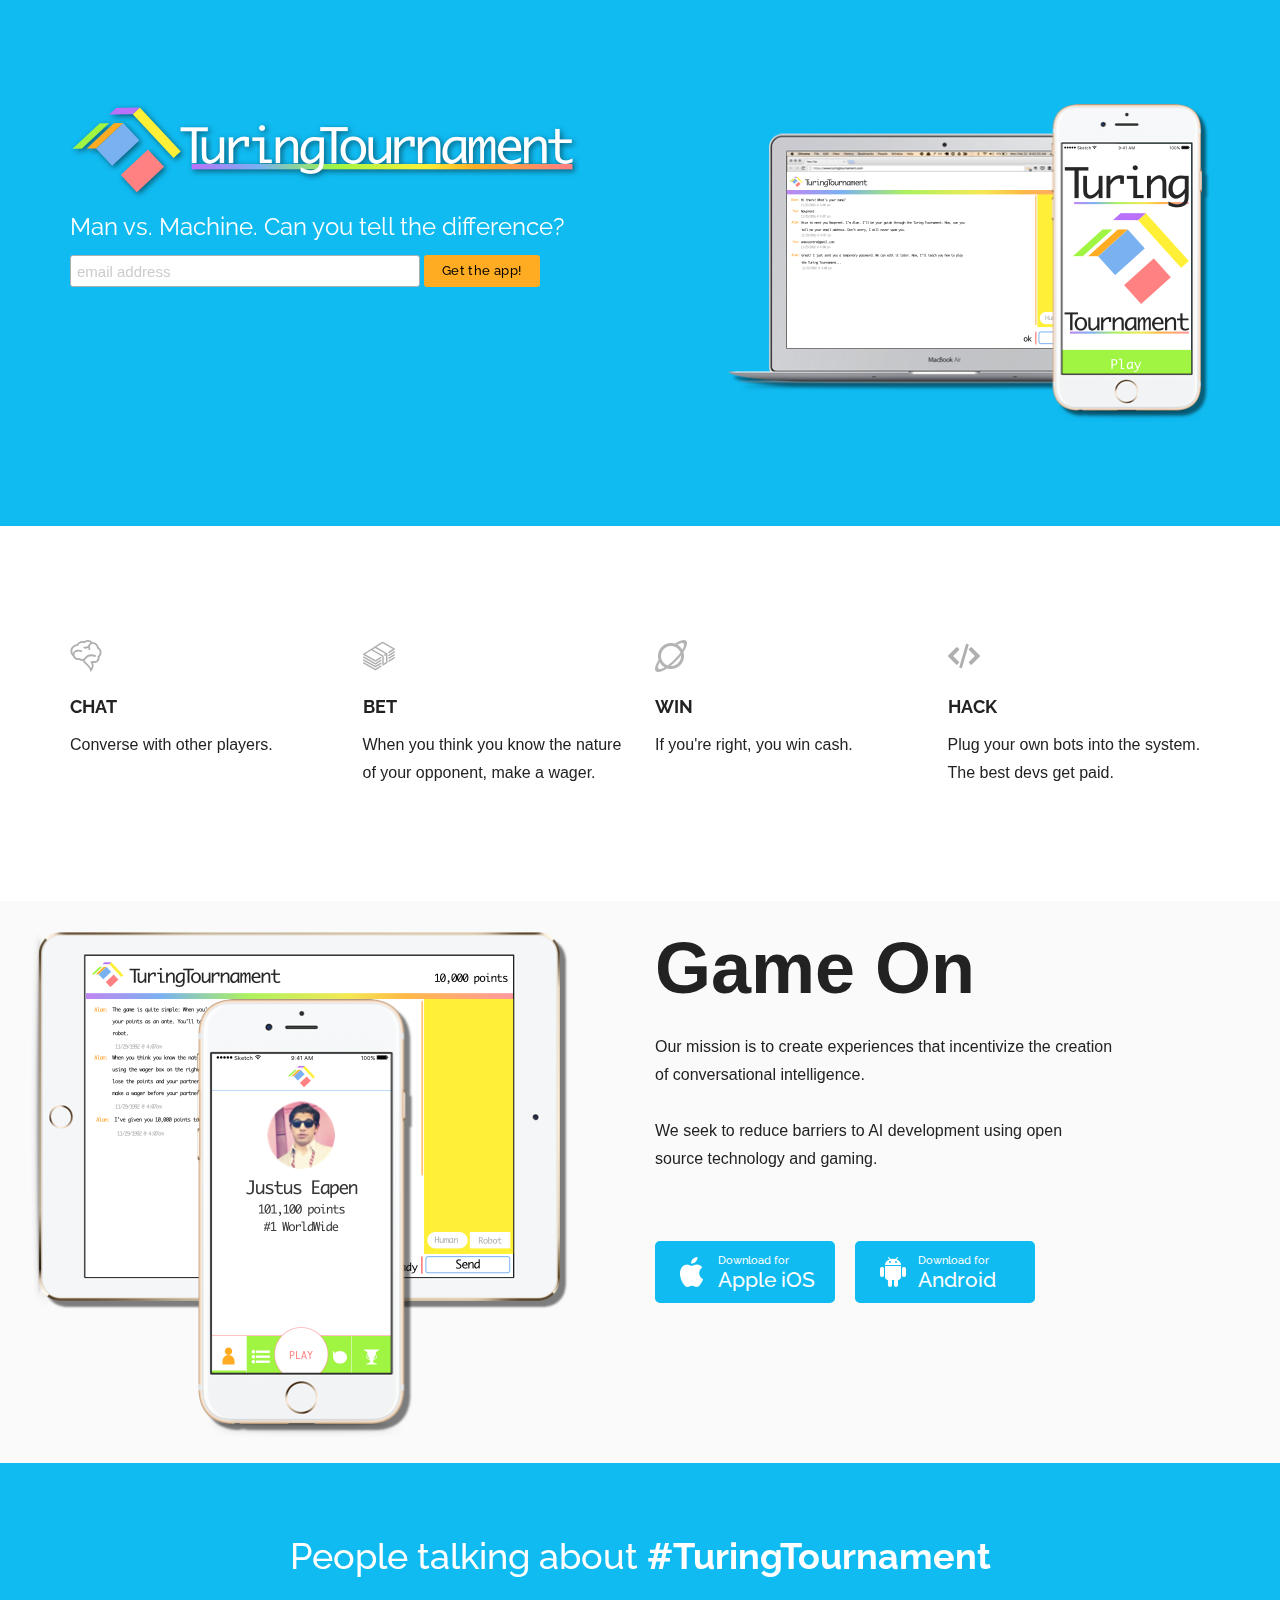
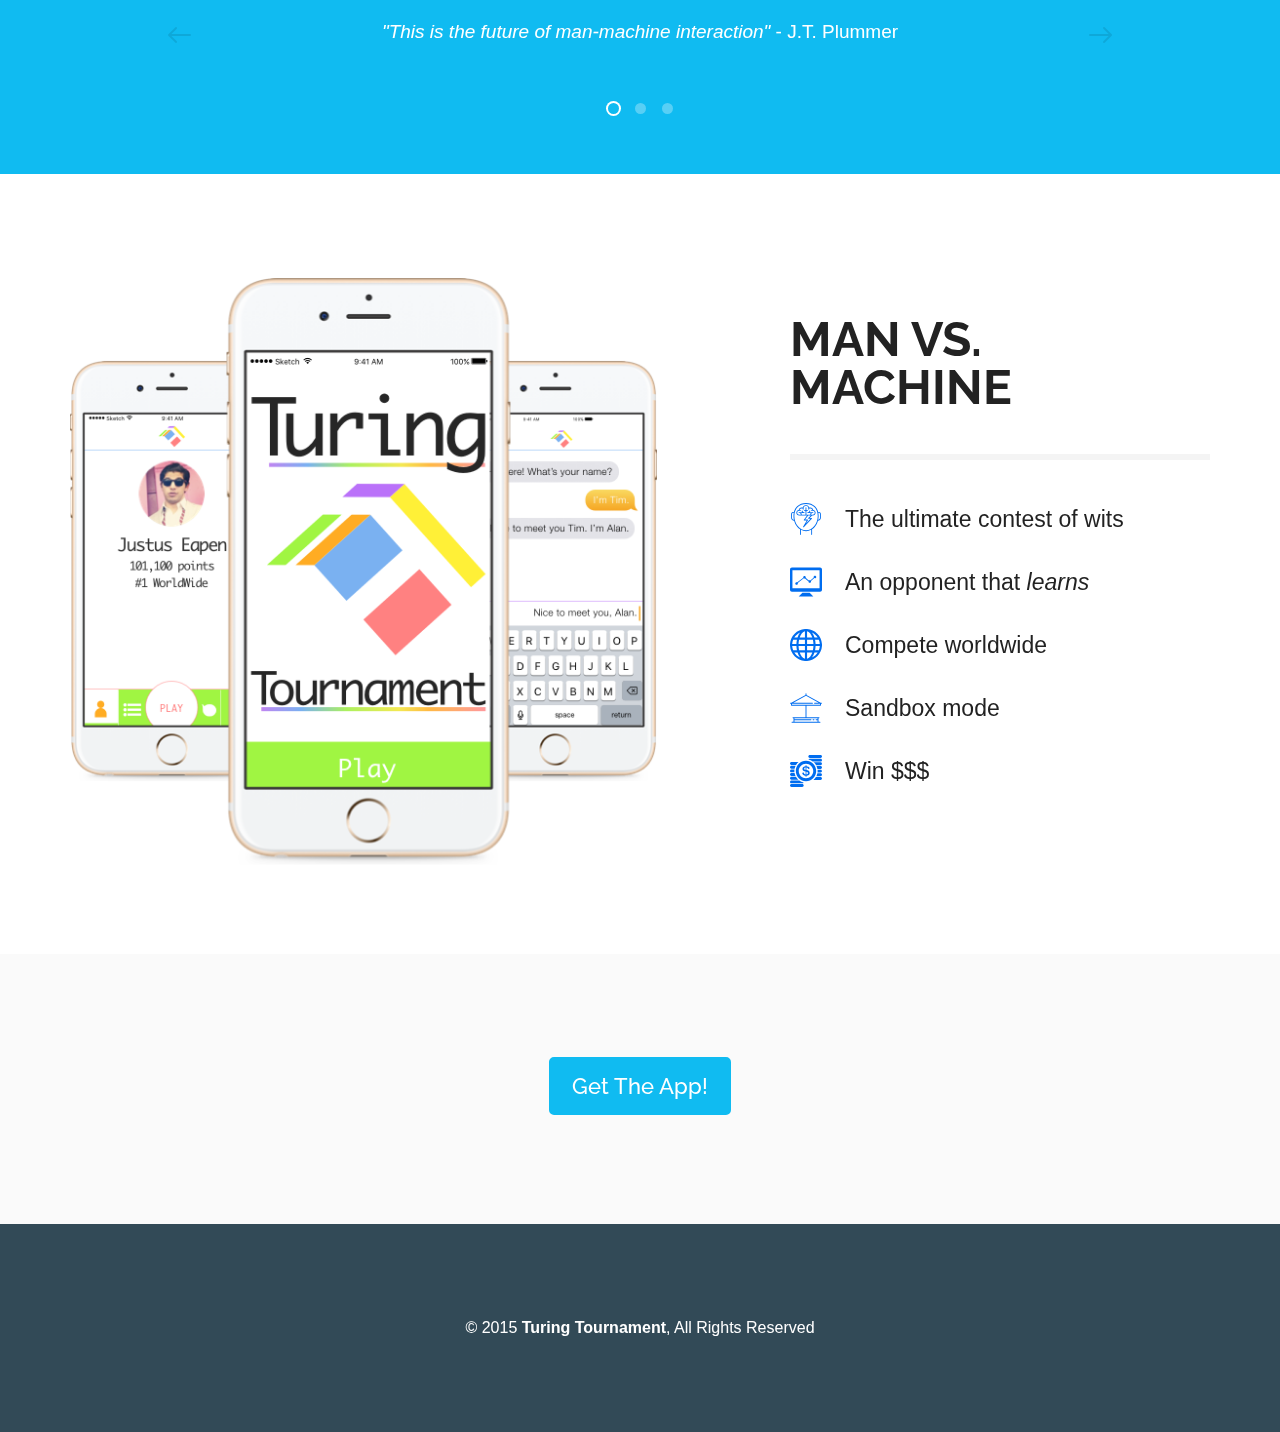
==== commit 45fa477d: "design edits" ====
--- a/index.html
+++ b/index.html
@@ -44,7 +44,7 @@
                 <img src="upload/iphone.png" height="532" width="252" alt="" class="header-img">
                 <div class="header-wrapper">
                     <img src="upload/dark-type-logo.png">
-                    <p>Man vs. Machine. Can you tell the difference? This is the future of conversational intelligence</p>
+                    <p>Man vs. Machine. Can you tell the difference?</p>
                     <!-- Begin MailChimp Signup Form -->
                     <style type="text/css">
                       #mc_embed_signup{ clear:left; font:14px Helvetica,Arial,sans-serif; width:100%;}
@@ -54,8 +54,8 @@
                     #mc_embed_signup input.email {font-family:"Open Sans","Helvetica Neue",Arial,Helvetica,Verdana,sans-serif; font-size: 15px; border: 1px solid #ABB0B2;  -webkit-border-radius: 3px; -moz-border-radius: 3px; border-radius: 3px; color: #343434; background-color: #fff; box-sizing:border-box; height:32px; padding: 0px 0.4em; display: inline-block; margin: 0; width:350px; vertical-align:top;}
                     #mc_embed_signup label {display:block; font-size:16px; padding-bottom:10px; font-weight:bold;}
                     #mc_embed_signup .clear {display: inline-block;} /* positions button horizontally in line with input */
-                    #mc_embed_signup .button {font-size: 13px; border: none; -webkit-border-radius: 3px; -moz-border-radius: 3px; border-radius: 3px; letter-spacing: .03em; color: #000; background-color: #A0F542; box-sizing:border-box; height:32px; line-height:32px; padding:0 18px; display: inline-block; margin: 0; transition: all 0.23s ease-in-out 0s;}
-                    #mc_embed_signup .button:hover {background-color:#669E2B; cursor:pointer;}
+                    #mc_embed_signup .button {font-size: 13px; border: none; -webkit-border-radius: 3px; -moz-border-radius: 3px; border-radius: 3px; letter-spacing: .03em; color: #000; background-color: #FFAC23; box-sizing:border-box; height:32px; line-height:32px; padding:0 18px; display: inline-block; margin: 0; transition: all 0.23s ease-in-out 0s;}
+                    #mc_embed_signup .button:hover {background-color:#FF8B00; cursor:pointer;}
                     #mc_embed_signup div#mce-responses {float:left; top:-1.4em; padding:0em .5em 0em .5em; overflow:hidden; width:90%;margin: 0 5%; clear: both;}
                     #mc_embed_signup div.response {margin:1em 0; padding:1em .5em .5em 0; font-weight:bold; float:left; top:-1.5em; z-index:1; width:80%;}
                     #mc_embed_signup #mce-error-response {display:none;}
@@ -69,7 +69,7 @@
                     </style>
                     <div id="mc_embed_signup">
                     <form action="//justusunlimited.us7.list-manage.com/subscribe/post?u=6c8da477bf46ceee91eb20b72&amp;id=19b59b5b6d" method="post" id="mc-embedded-subscribe-form" name="mc-embedded-subscribe-form" class="validate" target="_blank" novalidate>
-                        <div id="mc_embed_signup_scroll">
+                        <div id="mc_embed_signup_scroll" style="float:left;">
                       
                       <input type="email" value="" name="EMAIL" class="email" id="mce-EMAIL" placeholder="email address" required>
                         <!-- real people should not fill this in and expect good things - do not remove this or risk form bot signups-->
@@ -91,23 +91,23 @@
                     <div class="promo-wrapper clearfix">
                         <div class="promo-column">
                             <img class="icon" src="images/icon/shape.svg" height="32" width="24" alt="">
-                            <h5>SMART</h5>
-                            <p>Man or machine. Are you smart enough to tell the difference?</p>
+                            <h5>CHAT</h5>
+                            <p>Converse with other players.</p>
                         </div>
                         <div class="promo-column">
                             <img class="icon" src="images/icon/money.svg" height="32" width="33" alt="">
-                            <h5>CASH</h5>
-                            <p>Win money by being the best Turing Tester, or by building the smartest bots.</p>
-                        </div>
-                        <div class="promo-column">
-                            <img class="icon" src="images/icon/web-1.svg" height="32" width="34" alt="">
-                            <h5>DEVELOP</h5>
-                            <p>Our developer-friendly API and open-source everything makes it easy to compete for cash prizes.</p>
-                        </div>
-                        <div class="promo-column">
-                            <img class="icon" src="upload/saturn.png" height="32" width="32" alt="">
-                            <h5>FUTURE</h5>
-                            <p>Play the first game made with the express goal of achieving broad AI.</p>
+                            <h5>BET</h5>
+                            <p>When you think you know the nature of your opponent, make a wager.</p>
+                        </div>
+                        <div class="promo-column">
+                            <img class="icon" src="upload/saturn.png" height="32" width="34" alt="">
+                            <h5>WIN</h5>
+                            <p>If you're right, you win cash.</p>
+                        </div>
+                        <div class="promo-column">
+                            <img class="icon" src="images/icon/web-1.svg" height="32" width="32" alt="">
+                            <h5>HACK</h5>
+                            <p>Plug your own bots into the system. The best devs get paid.</p>
                         </div>
                     </div>
                 </div>
@@ -117,20 +117,20 @@
             <div class="discover clearfix">
                 <div class="wrap">
                     <div class="discover-content clearfix">
-                        <h2>The Future...</h2>
+                        <h2>Game On</h2>
                         <p>
-                            ...Will not be televised, will not be built behind closed doors, will not be designed by men in white coats in ivory towers.
+                            Our mission is to create experiences that incentivize the creation of conversational intelligence.
                         </p>
                         <br>
                         <p>
-                           The future will be <strong>open source</strong>, <strong>crowd sourced</strong>, and <strong>competetive</strong>. 
+                           We seek to reduce barriers to AI development using open source technology and gaming. 
                         </p>
                         <div class="discover-button clearfix">
-                            <a href="#" class="button button-download">
+                            <a href="http://eepurl.com/bUc8-b" class="button button-download">
                                 <span class="button-download-title">Download for</span>
                                 <span class="button-download-subtitle">Apple iOS</span>
                             </a>
-                            <a href="#" class="button button-download android">
+                            <a href="http://eepurl.com/bUc8-b" class="button button-download android">
                                 <span class="button-download-title">Download for</span>
                                 <span class="button-download-subtitle">Android</span>
                             </a>
@@ -165,15 +165,15 @@
                 <div class="wrap">
                     <div class="tab">
                         <div class="box visible">
-                            <h4>People talking about <a href="#">#TuringTournament</a></h4>
+                            <h4>People talking about <a href="http://eepurl.com/bUc8-b">#TuringTournament</a></h4>
                             <p><em>"This is the future of man-machine interaction"</em> - J.T. Plummer</p>
                         </div>
                         <div class="box">
-                            <h4>Users loving <a href="#">#TuringTournament</a></h4>
+                            <h4>Users loving <a href="http://eepurl.com/bUc8-b">#TuringTournament</a></h4>
                             <p><em>I never thought I'd see AI come so far.</em> - J.McCarthy </p>
                         </div>
                         <div class="box">
-                            <h4>Scientist mind blown by <a href="#">#TuringTournament</a></h4>
+                            <h4>Scientist mind blown by <a href="http://eepurl.com/bUc8-b">#TuringTournament</a></h4>
                             <p><em>We're looking forward the training our bots with Turing</em> - A. Huxley</p>
                         </div>
                         <ul class="tabs">
@@ -190,7 +190,7 @@
             <div class="simple clearfix">
                 <div class="wrap">
                     <div class="simple-content">
-                        <h3>Man v. Machine</h3>
+                        <h3>Man vs. Machine</h3>
                         <ul>
                             <li class="clearfix"><img class="icon" src="images/icon/people.svg" height="32" width="32" alt=""><span>The ultimate contest of wits</span></li>
                             <li class="clearfix"><img class="icon" src="images/icon/monitor.svg" height="32" width="32" alt=""><span>An opponent that <em>learns</em></span></li>
@@ -208,15 +208,9 @@
             <!-- /.simple clearfix -->
             <div class="newsletter clearfix">
                 <div class="wrap">
-                   <form action="//justusunlimited.us7.list-manage.com/subscribe/post?u=6c8da477bf46ceee91eb20b72&amp;id=19b59b5b6d" method="post" id="mc-embedded-subscribe-form" name="mc-embedded-subscribe-form" class="validate" target="_blank" novalidate>
-                        <div id="mc_embed_signup_scroll">
-                      
-                      <input type="email" value="" name="EMAIL" class="email" id="mce-EMAIL" placeholder="email address" required>
-                        <!-- real people should not fill this in and expect good things - do not remove this or risk form bot signups-->
-                        <div style="position: absolute; left: -5000px;" aria-hidden="true"><input type="text" name="b_6c8da477bf46ceee91eb20b72_19b59b5b6d" tabindex="-1" value=""></div>
-                        <div class="clear"><input type="submit" value="Get the app!" name="subscribe" id="mc-embedded-subscribe" class="button"></div>
-                        </div>
-                    </form>
+                  <a href="http://eepurl.com/bUc8-b">
+                    <input class="button" type="submit" value="Get The App!"></div>
+                  </a>
                 </div>
                 <!-- /.wrap -->
             </div>
@@ -235,5 +229,15 @@
     <script src="js/library.js"></script>
     <script src="js/script.js"></script>
     <script src="js/retina.js"></script>
+    <script>
+      (function(i,s,o,g,r,a,m){i['GoogleAnalyticsObject']=r;i[r]=i[r]||function(){
+      (i[r].q=i[r].q||[]).push(arguments)},i[r].l=1*new Date();a=s.createElement(o),
+      m=s.getElementsByTagName(o)[0];a.async=1;a.src=g;m.parentNode.insertBefore(a,m)
+      })(window,document,'script','//www.google-analytics.com/analytics.js','ga');
+
+      ga('create', 'UA-40305614-5', 'auto');
+      ga('send', 'pageview');
+
+    </script>
 </body>
 </html>--- a/css/style.css
+++ b/css/style.css
@@ -388,6 +388,7 @@
     -moz-box-sizing: border-box;
     -webkit-box-sizing: border-box;
     box-sizing: border-box;
+    text-align: center;
 }
 
 .button:hover {
@@ -456,7 +457,7 @@
 
 header {
     padding: 104px 0;
-    background: url(../images/header.jpg) no-repeat 50% 50%;
+    background: #10bbf1;
     font: 24px/36px "Raleway", "Helvetica Neue", Helvetica, Arial, sans-serif;
     color: white;
     -moz-background-size: cover;
@@ -859,7 +860,7 @@
 .discover-content {
     float: right;
     width: 50%;
-    padding: 77px 97px 50px 15px;
+    padding: 0px 97px 50px 15px;
     -moz-box-sizing: border-box;
     -webkit-box-sizing: border-box;
     box-sizing: border-box;
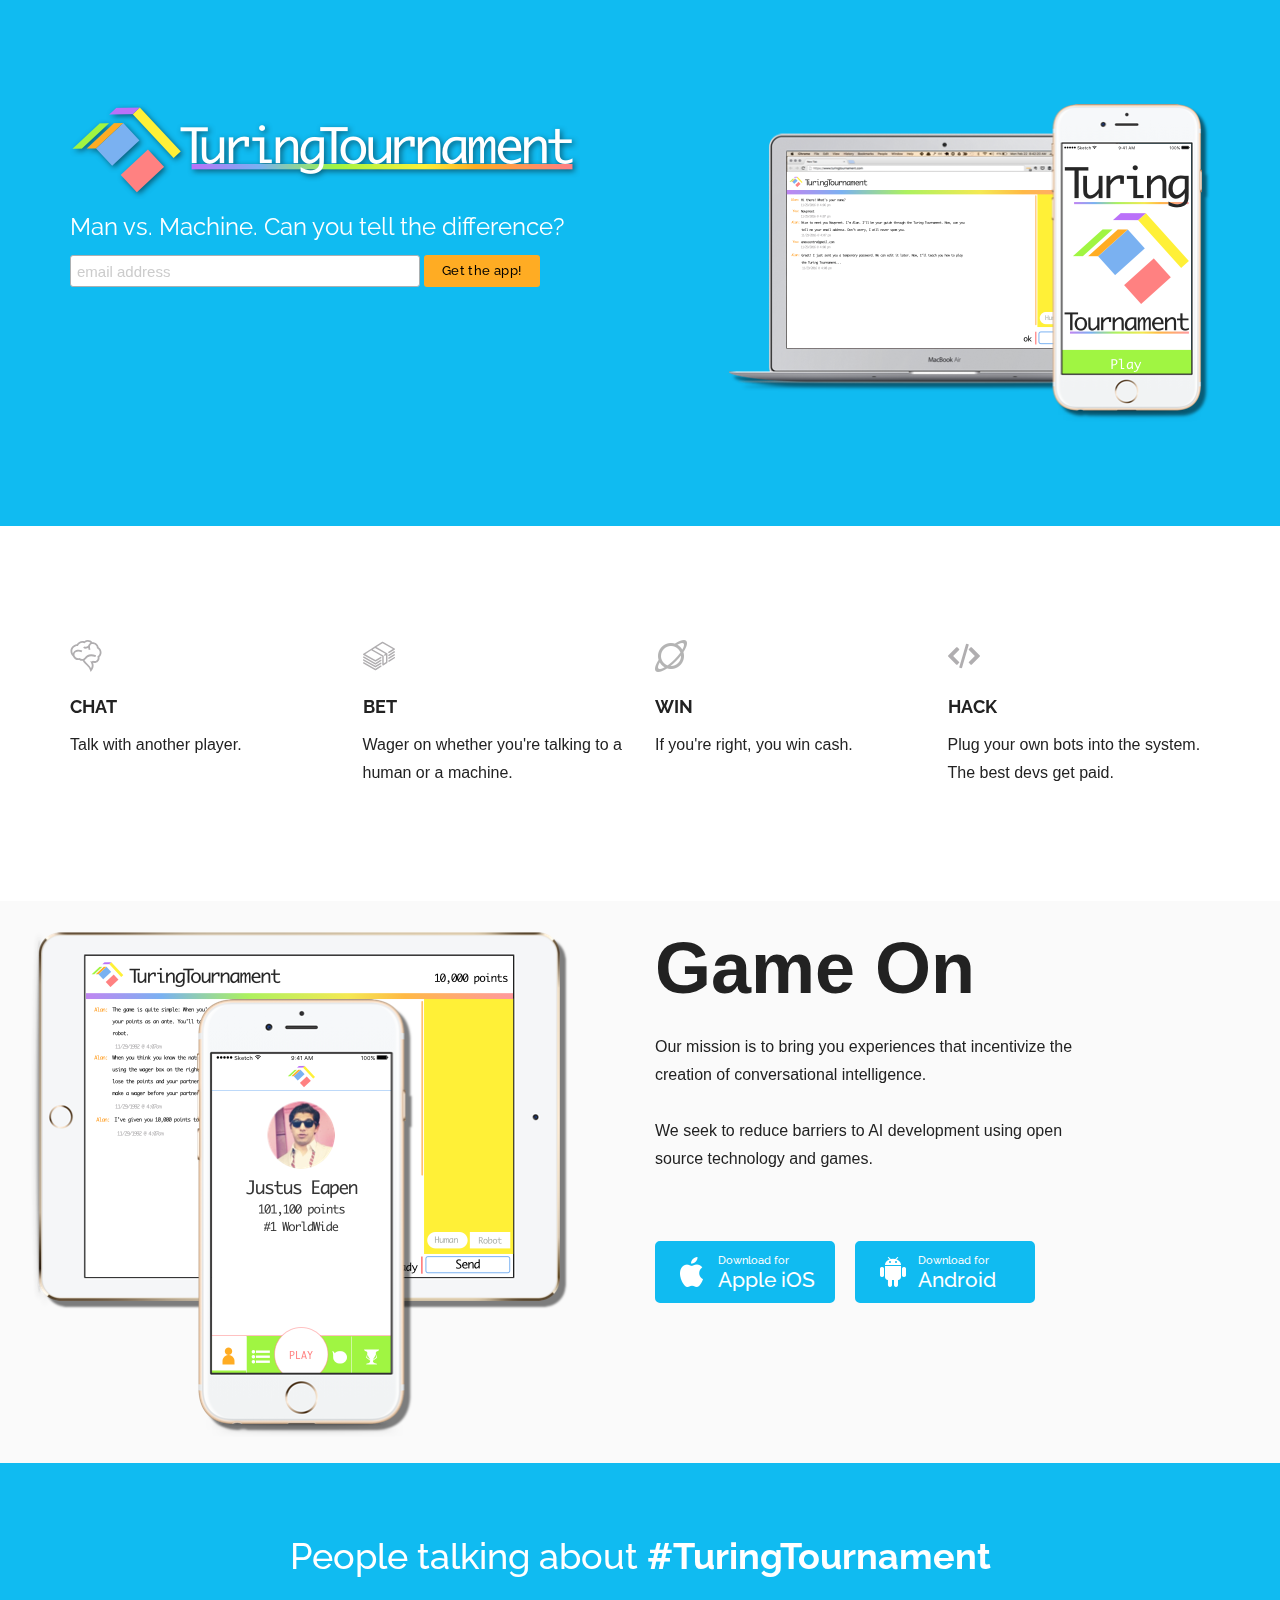
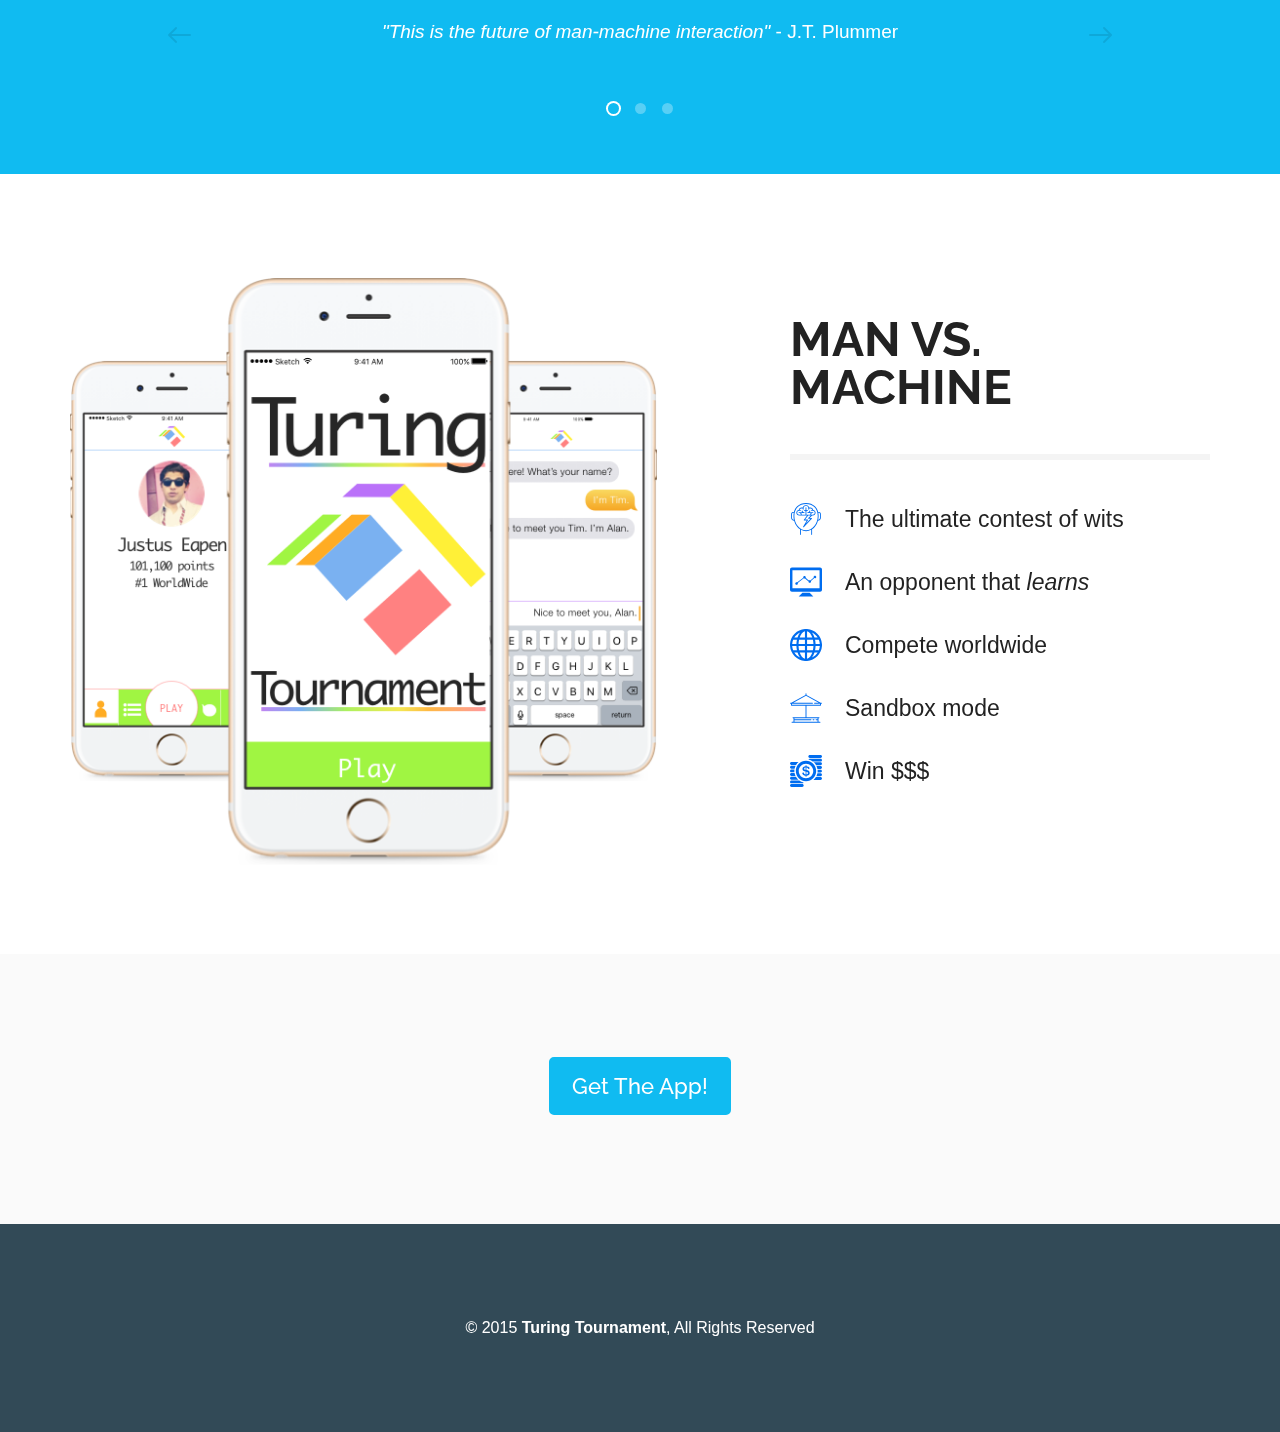
==== commit 69ba6781: "copy edits" ====
--- a/index.html
+++ b/index.html
@@ -92,12 +92,12 @@
                         <div class="promo-column">
                             <img class="icon" src="images/icon/shape.svg" height="32" width="24" alt="">
                             <h5>CHAT</h5>
-                            <p>Converse with other players.</p>
+                            <p>Talk with another player.</p>
                         </div>
                         <div class="promo-column">
                             <img class="icon" src="images/icon/money.svg" height="32" width="33" alt="">
                             <h5>BET</h5>
-                            <p>When you think you know the nature of your opponent, make a wager.</p>
+                            <p>Wager on whether you're talking to a human or a machine.</p>
                         </div>
                         <div class="promo-column">
                             <img class="icon" src="upload/saturn.png" height="32" width="34" alt="">
@@ -119,11 +119,11 @@
                     <div class="discover-content clearfix">
                         <h2>Game On</h2>
                         <p>
-                            Our mission is to create experiences that incentivize the creation of conversational intelligence.
+                            Our mission is to bring you experiences that incentivize the creation of conversational intelligence.
                         </p>
                         <br>
                         <p>
-                           We seek to reduce barriers to AI development using open source technology and gaming. 
+                           We seek to reduce barriers to AI development using open source technology and games. 
                         </p>
                         <div class="discover-button clearfix">
                             <a href="http://eepurl.com/bUc8-b" class="button button-download">
